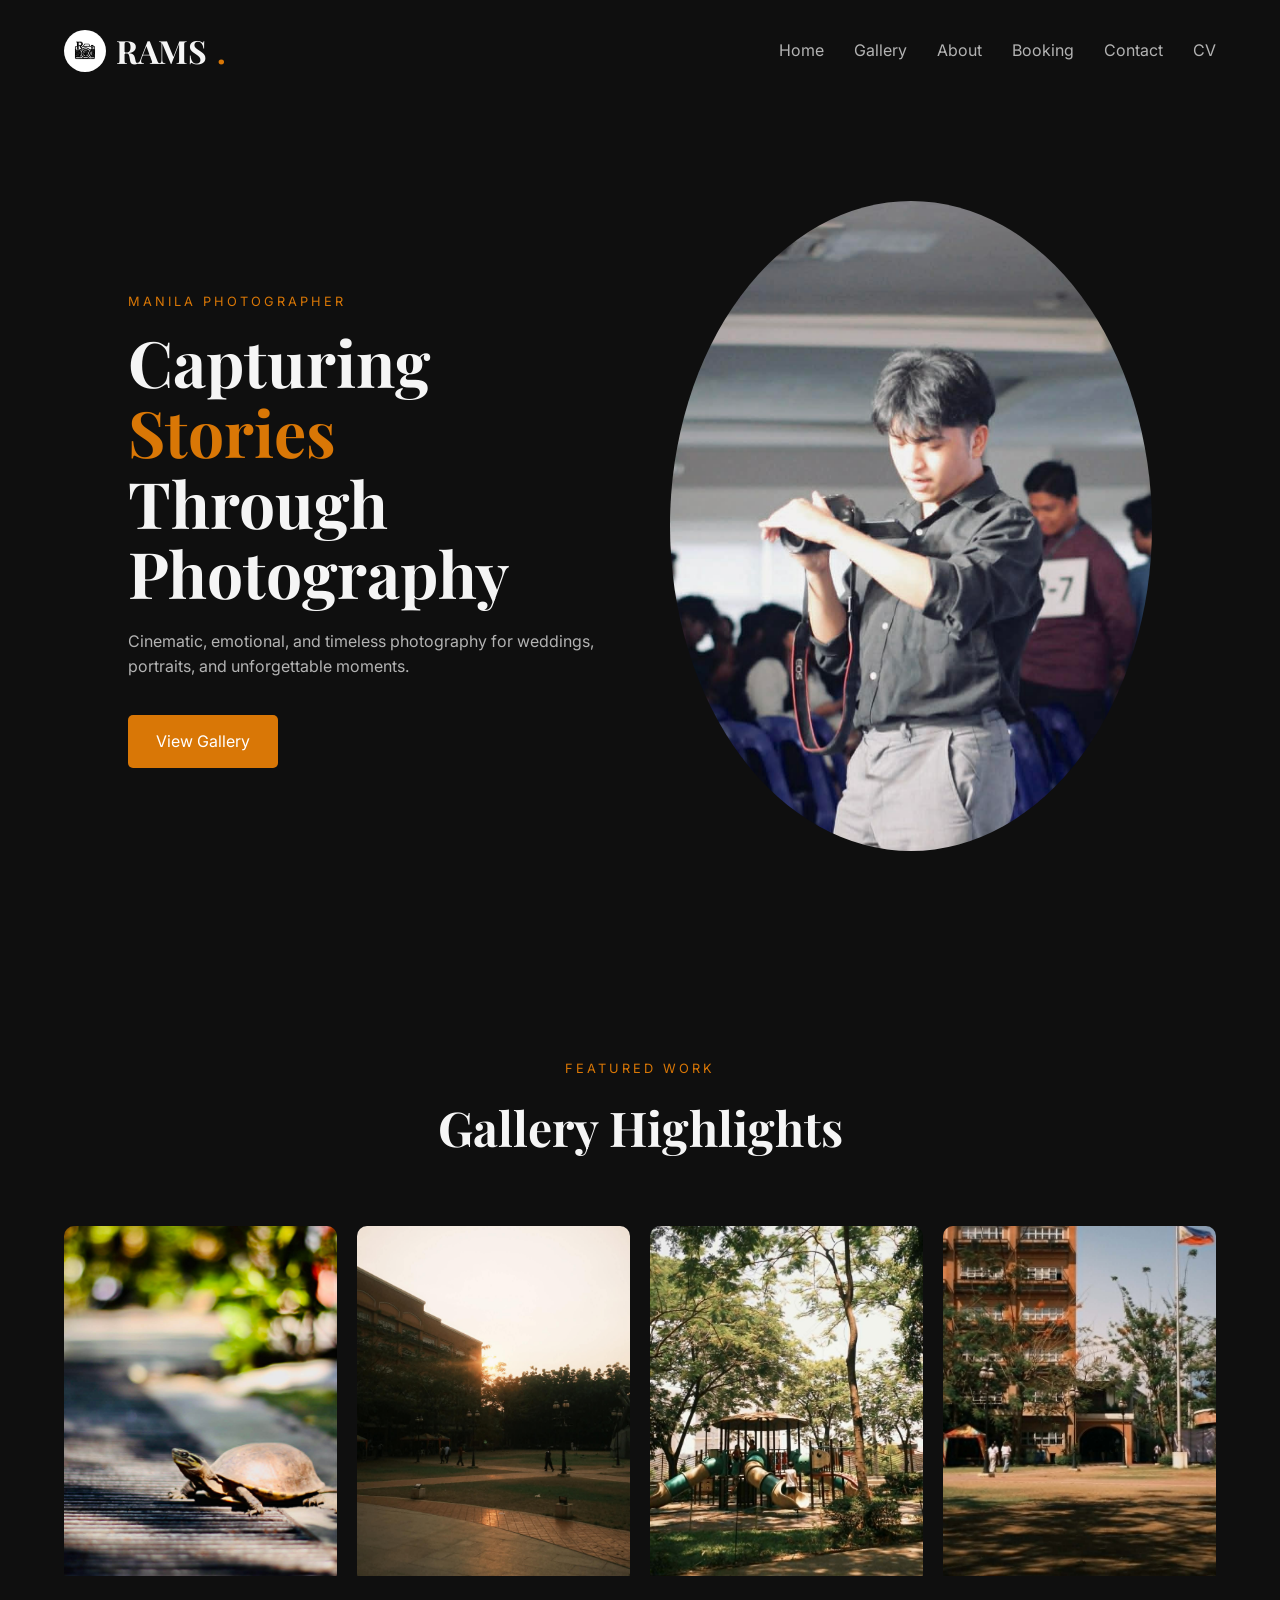
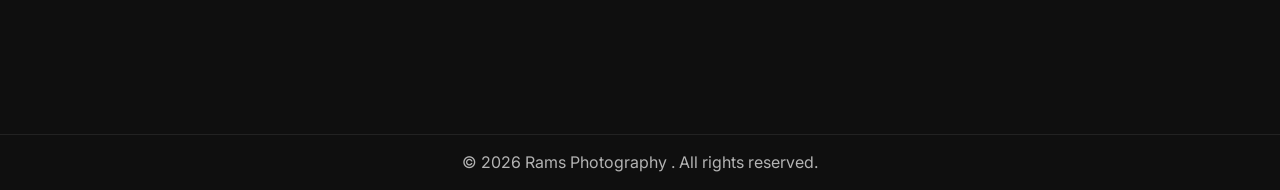
==== index.html @ 7fc53f20 "Add files via upload" ====
<!DOCTYPE html>
<html lang="en">
<head>
  <meta charset="UTF-8">
  <meta name="viewport" content="width=device-width, initial-scale=1.0">

  <title>Home | Rams Photography</title>

  <link rel="preconnect" href="https://fonts.googleapis.com">

  <link href="https://fonts.googleapis.com/css2?family=Playfair+Display:wght@600;700&family=Inter:wght@300;400;500;600&display=swap" rel="stylesheet">

  <link rel="icon" href="images/favicon.jpg">

  <link rel="stylesheet" href="style.css">
</head>
<body>


<header>

  <nav class="navbar">

    <a class="logo">
      <img src="images/favicon.jpg" alt="Rams Photography Logo" class="logo-icon">

      <h1 class="logo">RAMS<span>.</span></h1>
    </a>

    <ul class="nav-links">
      <li><a href="index.html">Home</a></li>
      <li><a href="gallery.html">Gallery</a></li>
      <li><a href="about.html">About</a></li>
      <li><a href="booking.html">Booking</a></li>
      <li><a href="contact.html">Contact</a></li>

      <li>
        <a href="Ramil_Nocalan_CV.pdf" download>
          CV
        </a>
      </li>
    </ul>

  </nav>

</header>

<!-- HERO -->
<section class="hero">

  <div class="hero-text">

    <p class="tag">MANILA PHOTOGRAPHER</p>

    <h2>
      Capturing <span>Stories</span><br>
      Through Photography
    </h2>

    <p class="hero-description">
      Cinematic, emotional, and timeless photography for weddings,
      portraits, and unforgettable moments.
    </p>

    <a href="gallery.html" class="btn">
      View Gallery
    </a>

  </div>

  <div class="hero-image">
    <img src="images/kxkpLqXe.jpeg " alt="Rams Photography">
  </div>

</section>

<!-- FEATURED WORK -->
<section>

  <div class="section-title">
    <p>FEATURED WORK</p>
    <h3>Gallery Highlights</h3>
  </div>

  <div class="gallery-grid">

    <div class="card">
      <img src="images/4.jpeg" alt="">
    </div>

    <div class="card">
      <img src="images/5.jpeg" alt="">
    </div>

    <div class="card">
      <img src="images/6.jpeg" alt="">
    </div>

    <div class="card">
      <img src="images/7.jpeg" alt="">
    </div>

  </div>

</section>
<!-- FOOTER -->
<footer>

  <div class="footer-content">

    <p>
      © 2026
      <a href="https://www.instagram.com/filmedbyram_" style="color:inherit; text-decoration:none;">
        Rams Photography
      </a>.
      All rights reserved.
    </p>

  </div>

</footer>

</body>
</html>
---- style.css ----
:root{
  --bg: #0f0f0f;
  --card: #171717;
  --text: #f5f5f5;
  --muted: #b3b3b3;
  --accent: #d97706;
}

*{
  margin:0;
  padding:0;
  box-sizing:border-box;
}

html{
  scroll-behavior:smooth;
}
/* BOOKING SECTION */

.booking-section{
    max-width:700px;
    margin:80px auto 0;
    text-align:center;
}
@media(max-width:425px){
.burger {
  display: flex;
}

.navbar {
  flex-direction: row;
  flex-wrap: wrap;
  justify-content: space-between;
  align-items: center;
}

.nav-links {
  display: none;
  flex-direction: column;
  align-items: center;
  gap: 20px;
  width: 100%;
  padding: 20px 0;
  background: var(--card);
  border-radius: 5px;
}

.nav-links.open {
  display: flex;
}
  .hero-text h2{
    font-size:2.2rem;
  }

  .hero-image img,
  .about-image img{
    height:320px;
    border-radius:10px;
  }

  .section-title h3{
    font-size:2rem;
  }

  .about-text h3{
    font-size:2rem;
  }

  .logo{
    font-size:1.5rem;
  }

  .nav-links{
    gap:15px;
    flex-wrap:wrap;
    justify-content:center;
  }

  .booking-section h3{
    font-size:1.5rem;
  }

  .contact-link{
    min-width:100%;
  }

  section{
    padding:60px 5%;
  }

  .about-page h2{
    font-size:2rem;
  }

}
.booking-section h3{
    font-family:'Playfair Display', serif;
    font-size:2rem;
    margin-bottom:10px;
}

.booking-section p{
    color:var(--muted);
    margin-bottom:40px;
}


.contact-form{
    display:flex;
    flex-direction:column;
    gap:20px;
}


.contact-form input,
.contact-form textarea{

    background:var(--card);
    border:none;
    padding:18px;
    color:white;
    border-radius:5px;
    font-size:1rem;

}


.contact-form input:focus,
.contact-form textarea:focus{

    outline:none;
    border:1px solid var(--accent);

}


.contact-form textarea{

    min-height:150px;
    resize:none;

}


.contact-form button{

    width:100%;

}
body{
  font-family:'Inter', sans-serif;
  background:var(--bg);
  color:var(--text);
  line-height:1.6;
}

/* NAVBAR */

.navbar{
  width:90%;
  margin:auto;
  padding:25px 0;

  display:flex;
  justify-content:space-between;
  align-items:center;
}

.logo{
  font-family:'Playfair Display', serif;
  font-size:2rem;
}

.logo span{
  color:var(--accent);
}

.nav-links{
  display:flex;
  gap:30px;
  list-style:none;
}

.nav-links a{
  text-decoration:none;
  color:var(--muted);
  transition:0.3s;
}

.nav-links a:hover{
  color:var(--text);
}

/* HERO */

.hero{
  width:90%;
  margin:auto;
  min-height:90vh;

  display:grid;
  grid-template-columns:1fr 1fr;
  gap:60px;
  align-items:center;
}

.tag{
  color:var(--accent);
  letter-spacing:3px;
  font-size:0.8rem;
  margin-bottom:15px;
}

.hero-text h2{
  font-family:'Playfair Display', serif;
  font-size:4rem;
  line-height:1.1;
  margin-bottom:20px;
}

.hero-text span{
  color:var(--accent);
}

.hero-description{
  color:var(--muted);
  max-width:500px;
  margin-bottom:35px;
}

.hero-image img{
  width:100%;
  height:650px;
  object-fit:cover;
  border-radius:50%;
}

/* BUTTON */

.btn{
  display:inline-block;
  padding:14px 28px;
  background:var(--accent);
  color:white;
  text-decoration:none;
  border:none;
  border-radius:5px;
  cursor:pointer;
  transition:0.3s;
}

.btn:hover{
  opacity:0.85;
}

/* SECTION */

section{
  padding:100px 5%;
}

.section-title{
  text-align:center;
  margin-bottom:60px;
}

.section-title p{
  color:var(--accent);
  letter-spacing:3px;
  font-size:0.8rem;
}

.section-title h3{
  font-family:'Playfair Display', serif;
  font-size:3rem;
  margin-top:10px;
}

/* GALLERY */

.gallery-grid{
  display:grid;
  grid-template-columns:repeat(auto-fit, minmax(250px,1fr));
  gap:20px;
}

.card{
  overflow:hidden;
  border-radius:10px;
}

.card img{
  width:100%;
  height:350px;
  object-fit:cover;
  transition:0.4s;
}

.card:hover img{
  transform:scale(1.05);
}

/* ABOUT */

.about{
  display:grid;
  grid-template-columns:1fr 1fr;
  gap:60px;
  align-items:center;
}

.about-image img{
  width:100%;
  height:600px;
  object-fit:cover;
  border-radius:10px;
}

.about-text h3{
  font-family:'Playfair Display', serif;
  font-size:3rem;
  margin-bottom:20px;
}

.about-text p{
  color:var(--muted);
  margin-bottom:20px;
}

/* CONTACT */

.contact-form{
  max-width:700px;
  margin:auto;

  display:flex;
  flex-direction:column;
  gap:20px;
}

.contact-form input,
.contact-form textarea{
  background:var(--card);
  border:none;
  padding:16px;
  color:white;
  border-radius:5px;
}
.logo {
  display: flex;
  align-items: center;
  gap: 10px;
  text-decoration: none;
}

.logo-icon {
  width: 42px;
  height: 42px;
  flex-shrink: 0;
  border-radius: 50%;
  object-fit: contain;
}



.contact-form textarea{
  height:150px;
  resize:none;
}
/* CONTACT LINKS CONTAINER */
.contact-container {
  display: flex;
  justify-content: center;
  align-items: center;
  flex-wrap: wrap; 
  gap: 20px;
  max-width: 700px; /* Matches your old contact-form width */
  margin: auto;
}

/* INDIVIDUAL CONTACT BUTTONS */
.contact-link {
  display: flex;
  align-items: center;
  justify-content: center;
  flex: 1; /* Allows buttons to stretch and fill the space evenly */
  min-width: 200px; /* Keeps them from getting too squished on mobile */
  padding: 16px 24px;
  background: var(--card); /* Matches your old input backgrounds */
  color: var(--text);
  text-decoration: none;
  border-radius: 5px; /* Matches your overall button/input radius */
  font-weight: 500;
  transition: 0.3s; /* Matches your existing transition speed */
}

/* HOVER EFFECT */
.contact-link:hover {
  background: var(--accent); /* Highlights with your custom orange on hover */
  color: white;
  transform: translateY(-3px); /* Subtle lift effect */
}

.icon {
  padding-right: 12px;
  font-size: 1.3rem;
}

/* FOOTER */

footer{
  text-align:center;
  padding:15px;
  border-top:1px solid #222;
  color:var(--muted);
  margin-top: 50px;
}

/* RESPONSIVE */

@media(max-width:900px){

  .hero,
  .about{
    grid-template-columns:1fr;
  }

  .hero-text h2{
    font-size:3rem;
  }

  .hero-image img,
  .about-image img{
    height:450px;
  }

  .navbar{
    flex-direction:column;
    gap:20px;
  }

}
/* ABOUT PAGE */

.about-page{
  width:90%;
  margin:auto;
  min-height:80vh;

  display:grid;
  grid-template-columns:1fr 1fr;
  gap:60px;
  align-items:center;

  padding:80px 0;
}

.about-page h2{
  font-family:'Playfair Display', serif;
  font-size:3rem;
  margin-bottom:20px;
}

/* MOBILE */

@media(max-width:900px){

  .about-page{
    grid-template-columns:1fr;
  }

}
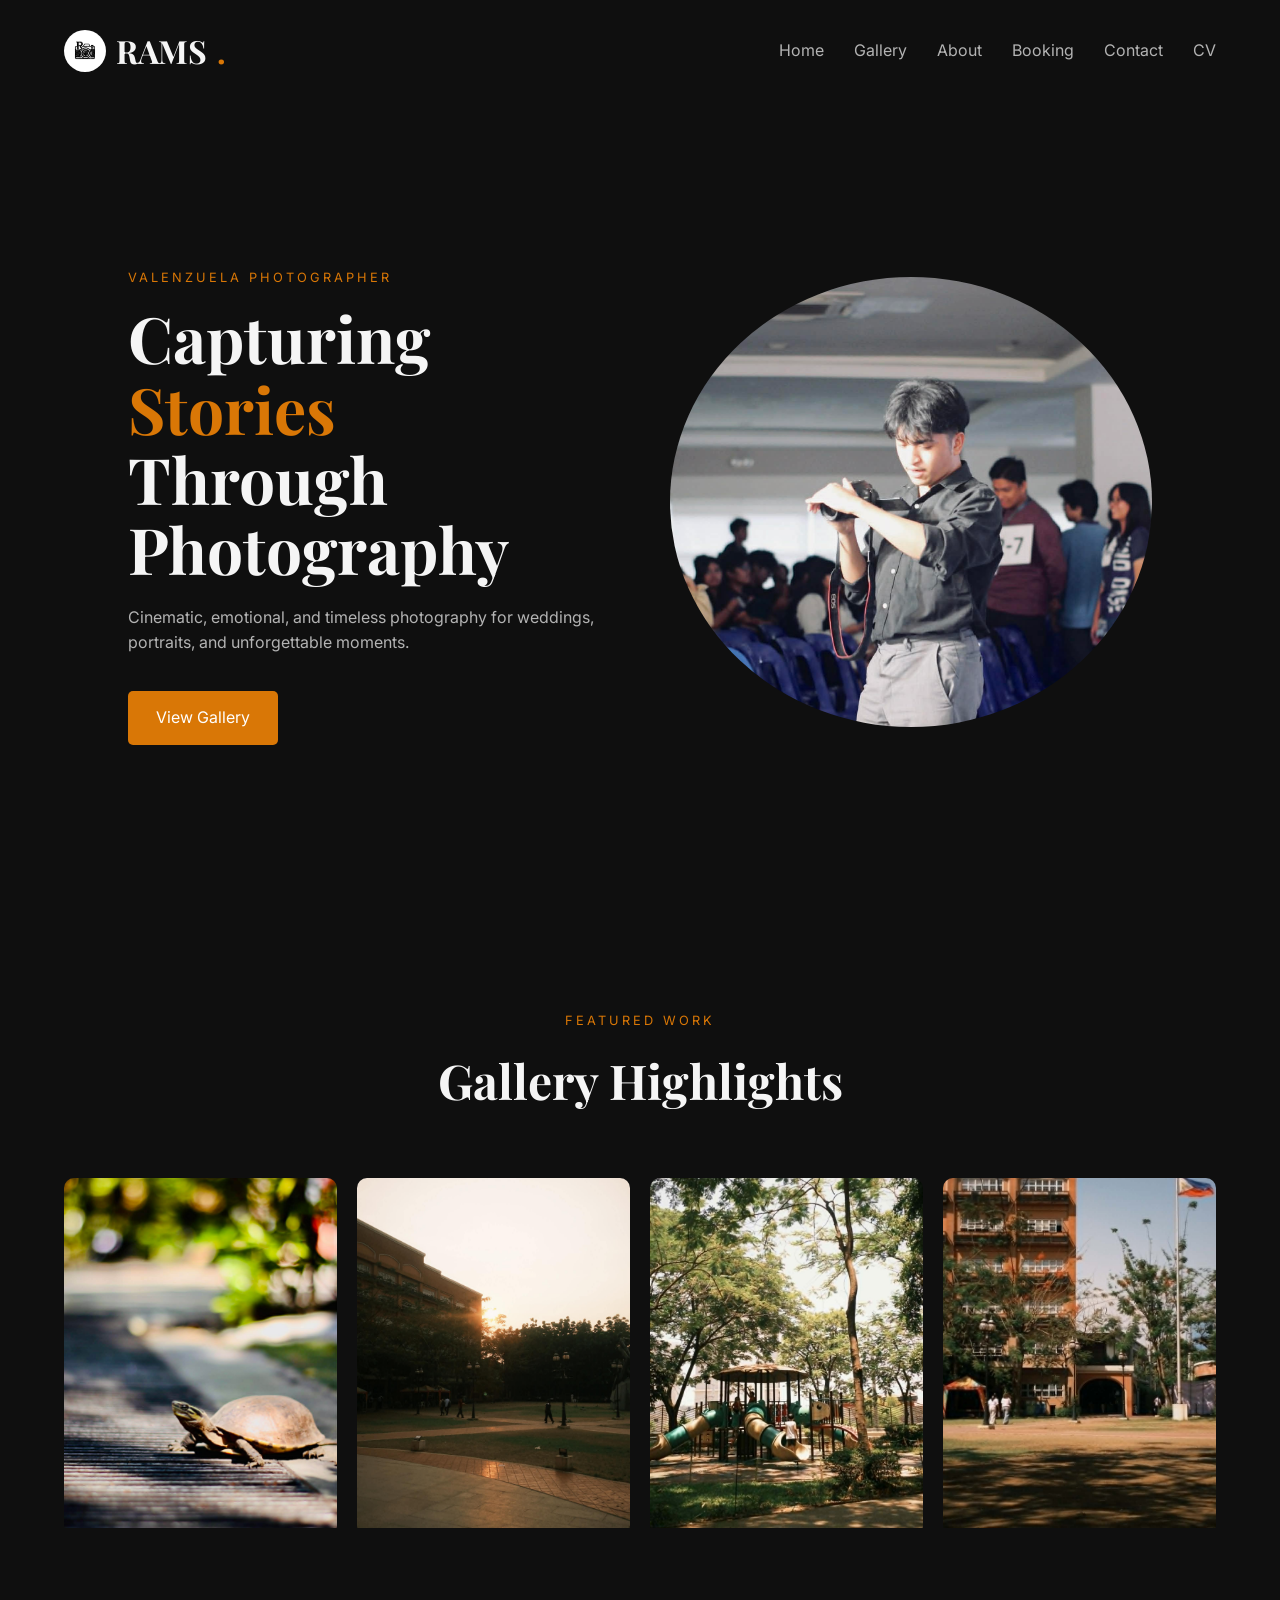
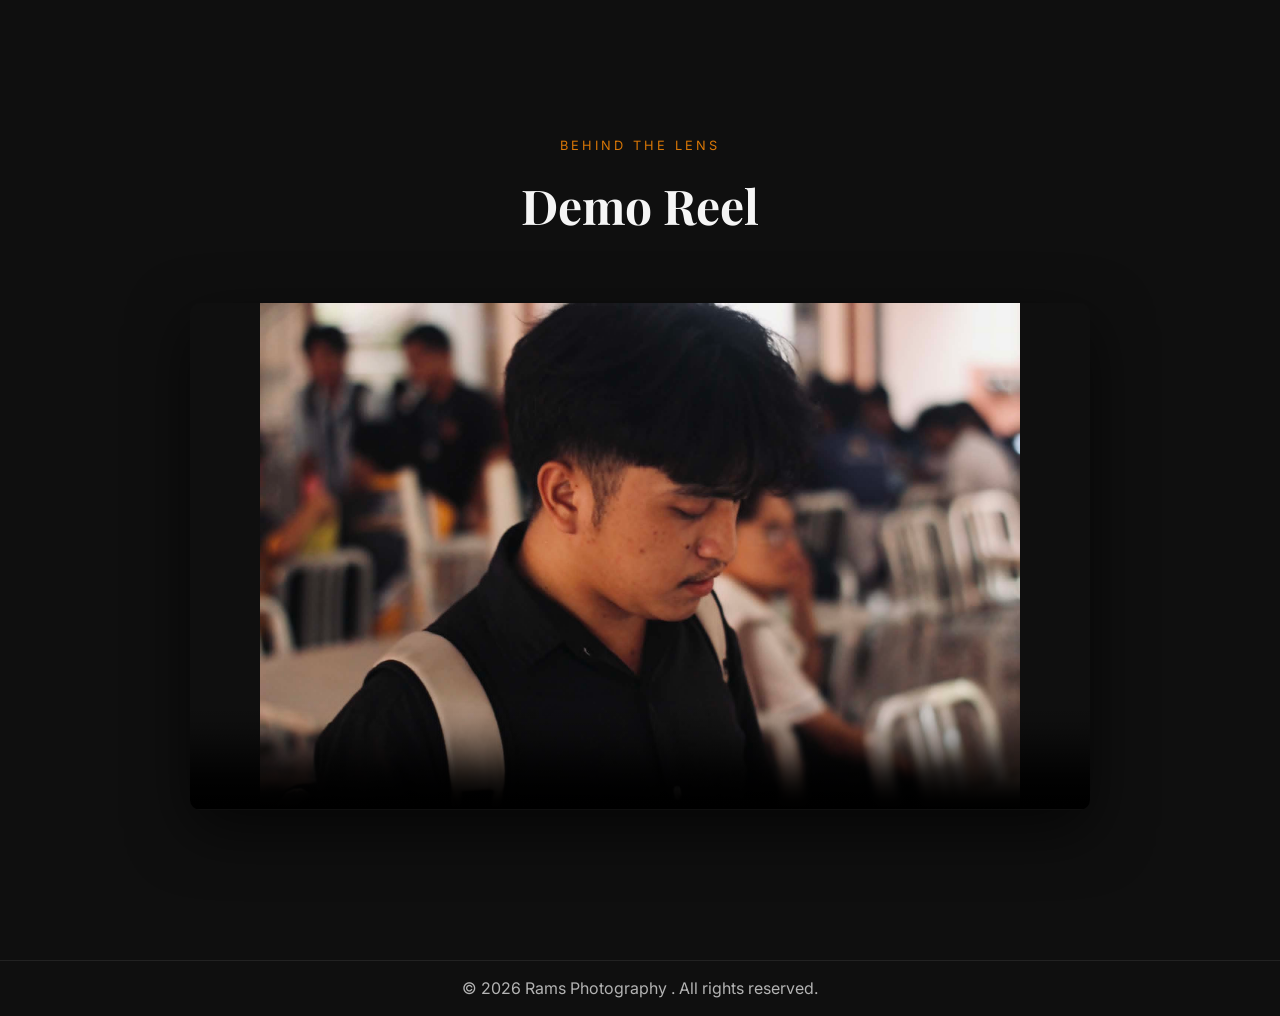
==== commit 55928248: "Add files via upload" ====
--- a/index.html
+++ b/index.html
@@ -7,50 +7,59 @@
   <title>Home | Rams Photography</title>
 
   <link rel="preconnect" href="https://fonts.googleapis.com">
-
   <link href="https://fonts.googleapis.com/css2?family=Playfair+Display:wght@600;700&family=Inter:wght@300;400;500;600&display=swap" rel="stylesheet">
 
   <link rel="icon" href="images/favicon.jpg">
+  <link rel="stylesheet" href="style.css">
 
-  <link rel="stylesheet" href="style.css">
+  <style>
+    .reel-video {
+      width: 100%;
+      max-width: 900px;
+      aspect-ratio: 16 / 9;
+      border-radius: 10px;
+      display: block;
+      margin: 0 auto;
+      box-shadow: 0 20px 60px rgba(0, 0, 0, 0.6);
+    }
+  </style>
 </head>
 <body>
 
-
 <header>
-
   <nav class="navbar">
 
-    <a class="logo">
-      <img src="images/favicon.jpg" alt="Rams Photography Logo" class="logo-icon">
+    <a class="logo" >
+      <img src="images/favicon.jpg" alt="Rams Photography Logo" class="logo-icon"><h1 class="logo">
 
-      <h1 class="logo">RAMS<span>.</span></h1>
+RAMS<span>.</span>
+
+</h1>
     </a>
 
-    <ul class="nav-links">
+    <button class="burger" id="burger" aria-label="Toggle navigation" aria-expanded="false">
+      <span></span>
+      <span></span>
+      <span></span>
+    </button>
+
+    <ul class="nav-links" id="nav-links">
       <li><a href="index.html">Home</a></li>
       <li><a href="gallery.html">Gallery</a></li>
       <li><a href="about.html">About</a></li>
       <li><a href="booking.html">Booking</a></li>
       <li><a href="contact.html">Contact</a></li>
-
-      <li>
-        <a href="Ramil_Nocalan_CV.pdf" download>
-          CV
-        </a>
-      </li>
+      <li><a href="Ramil_Nocalan_CV.pdf" download>CV</a></li>
     </ul>
 
   </nav>
-
 </header>
 
 <!-- HERO -->
 <section class="hero">
 
   <div class="hero-text">
-
-    <p class="tag">MANILA PHOTOGRAPHER</p>
+    <p class="tag">VALENZUELA PHOTOGRAPHER</p>
 
     <h2>
       Capturing <span>Stories</span><br>
@@ -62,14 +71,11 @@
       portraits, and unforgettable moments.
     </p>
 
-    <a href="gallery.html" class="btn">
-      View Gallery
-    </a>
-
+    <a href="gallery.html" class="btn">View Gallery</a>
   </div>
 
   <div class="hero-image">
-    <img src="images/kxkpLqXe.jpeg " alt="Rams Photography">
+    <img src="images/kxkpLqXe.jpeg" alt="Rams Photography">
   </div>
 
 </section>
@@ -83,31 +89,35 @@
   </div>
 
   <div class="gallery-grid">
-
-    <div class="card">
-      <img src="images/4.jpeg" alt="">
-    </div>
-
-    <div class="card">
-      <img src="images/5.jpeg" alt="">
-    </div>
-
-    <div class="card">
-      <img src="images/6.jpeg" alt="">
-    </div>
-
-    <div class="card">
-      <img src="images/7.jpeg" alt="">
-    </div>
-
+    <div class="card"><img src="images/4.jpeg" alt=""></div>
+    <div class="card"><img src="images/5.jpeg" alt=""></div>
+    <div class="card"><img src="images/6.jpeg" alt=""></div>
+    <div class="card"><img src="images/7.jpeg" alt=""></div>
   </div>
 
 </section>
+
+<!-- DEMO REEL -->
+<section>
+
+  <div class="section-title">
+    <p>BEHIND THE LENS</p>
+    <h3>Demo Reel</h3>
+  </div>
+
+  <video
+    class="reel-video"
+    src="images/Ram_DemoReel.mp4"
+    controls
+    preload="metadata"
+    poster="images/VPBszw7n.jpeg"
+  ></video>
+
+</section>
+
 <!-- FOOTER -->
 <footer>
-
   <div class="footer-content">
-
     <p>
       © 2026
       <a href="https://www.instagram.com/filmedbyram_" style="color:inherit; text-decoration:none;">
@@ -115,10 +125,27 @@
       </a>.
       All rights reserved.
     </p>
+  </div>
+</footer>
 
-  </div>
+<script>
+  const burger = document.getElementById('burger');
+  const navLinks = document.getElementById('nav-links');
 
-</footer>
+  burger.addEventListener('click', () => {
+    const isOpen = navLinks.classList.toggle('open');
+    burger.classList.toggle('open', isOpen);
+    burger.setAttribute('aria-expanded', isOpen);
+  });
+
+  navLinks.querySelectorAll('a').forEach(link => {
+    link.addEventListener('click', () => {
+      navLinks.classList.remove('open');
+      burger.classList.remove('open');
+      burger.setAttribute('aria-expanded', false);
+    });
+  });
+</script>
 
 </body>
 </html>
--- a/style.css
+++ b/style.css
@@ -1,4 +1,4 @@
-:root{
+:root {
   --bg: #0f0f0f;
   --card: #171717;
   --text: #f5f5f5;
@@ -6,351 +6,54 @@
   --accent: #d97706;
 }
 
-*{
-  margin:0;
-  padding:0;
-  box-sizing:border-box;
-}
-
-html{
-  scroll-behavior:smooth;
-}
-/* BOOKING SECTION */
-
-.booking-section{
-    max-width:700px;
-    margin:80px auto 0;
-    text-align:center;
-}
-@media(max-width:425px){
-.burger {
+* {
+  margin: 0;
+  padding: 0;
+  box-sizing: border-box;
+}
+
+html {
+  scroll-behavior: smooth;
+}
+
+body {
+  font-family: 'Inter', sans-serif;
+  background: var(--bg);
+  color: var(--text);
+  line-height: 1.6;
+}
+
+/* ─── STICKY HEADER ─────────────────────────────────────── */
+
+header {
+  position: sticky;
+  top: 0;
+  z-index: 999;
+  background: var(--bg);
+}
+
+/* ─── NAVBAR ─────────────────────────────────────────────── */
+
+.navbar {
+  width: 90%;
+  margin: auto;
+  padding: 25px 0;
   display: flex;
-}
-
-.navbar {
-  flex-direction: row;
-  flex-wrap: wrap;
   justify-content: space-between;
   align-items: center;
 }
 
-.nav-links {
-  display: none;
-  flex-direction: column;
-  align-items: center;
-  gap: 20px;
-  width: 100%;
-  padding: 20px 0;
-  background: var(--card);
-  border-radius: 5px;
-}
-
-.nav-links.open {
-  display: flex;
-}
-  .hero-text h2{
-    font-size:2.2rem;
-  }
-
-  .hero-image img,
-  .about-image img{
-    height:320px;
-    border-radius:10px;
-  }
-
-  .section-title h3{
-    font-size:2rem;
-  }
-
-  .about-text h3{
-    font-size:2rem;
-  }
-
-  .logo{
-    font-size:1.5rem;
-  }
-
-  .nav-links{
-    gap:15px;
-    flex-wrap:wrap;
-    justify-content:center;
-  }
-
-  .booking-section h3{
-    font-size:1.5rem;
-  }
-
-  .contact-link{
-    min-width:100%;
-  }
-
-  section{
-    padding:60px 5%;
-  }
-
-  .about-page h2{
-    font-size:2rem;
-  }
-
-}
-.booking-section h3{
-    font-family:'Playfair Display', serif;
-    font-size:2rem;
-    margin-bottom:10px;
-}
-
-.booking-section p{
-    color:var(--muted);
-    margin-bottom:40px;
-}
-
-
-.contact-form{
-    display:flex;
-    flex-direction:column;
-    gap:20px;
-}
-
-
-.contact-form input,
-.contact-form textarea{
-
-    background:var(--card);
-    border:none;
-    padding:18px;
-    color:white;
-    border-radius:5px;
-    font-size:1rem;
-
-}
-
-
-.contact-form input:focus,
-.contact-form textarea:focus{
-
-    outline:none;
-    border:1px solid var(--accent);
-
-}
-
-
-.contact-form textarea{
-
-    min-height:150px;
-    resize:none;
-
-}
-
-
-.contact-form button{
-
-    width:100%;
-
-}
-body{
-  font-family:'Inter', sans-serif;
-  background:var(--bg);
-  color:var(--text);
-  line-height:1.6;
-}
-
-/* NAVBAR */
-
-.navbar{
-  width:90%;
-  margin:auto;
-  padding:25px 0;
-
-  display:flex;
-  justify-content:space-between;
-  align-items:center;
-}
-
-.logo{
-  font-family:'Playfair Display', serif;
-  font-size:2rem;
-}
-
-.logo span{
-  color:var(--accent);
-}
-
-.nav-links{
-  display:flex;
-  gap:30px;
-  list-style:none;
-}
-
-.nav-links a{
-  text-decoration:none;
-  color:var(--muted);
-  transition:0.3s;
-}
-
-.nav-links a:hover{
-  color:var(--text);
-}
-
-/* HERO */
-
-.hero{
-  width:90%;
-  margin:auto;
-  min-height:90vh;
-
-  display:grid;
-  grid-template-columns:1fr 1fr;
-  gap:60px;
-  align-items:center;
-}
-
-.tag{
-  color:var(--accent);
-  letter-spacing:3px;
-  font-size:0.8rem;
-  margin-bottom:15px;
-}
-
-.hero-text h2{
-  font-family:'Playfair Display', serif;
-  font-size:4rem;
-  line-height:1.1;
-  margin-bottom:20px;
-}
-
-.hero-text span{
-  color:var(--accent);
-}
-
-.hero-description{
-  color:var(--muted);
-  max-width:500px;
-  margin-bottom:35px;
-}
-
-.hero-image img{
-  width:100%;
-  height:650px;
-  object-fit:cover;
-  border-radius:50%;
-}
-
-/* BUTTON */
-
-.btn{
-  display:inline-block;
-  padding:14px 28px;
-  background:var(--accent);
-  color:white;
-  text-decoration:none;
-  border:none;
-  border-radius:5px;
-  cursor:pointer;
-  transition:0.3s;
-}
-
-.btn:hover{
-  opacity:0.85;
-}
-
-/* SECTION */
-
-section{
-  padding:100px 5%;
-}
-
-.section-title{
-  text-align:center;
-  margin-bottom:60px;
-}
-
-.section-title p{
-  color:var(--accent);
-  letter-spacing:3px;
-  font-size:0.8rem;
-}
-
-.section-title h3{
-  font-family:'Playfair Display', serif;
-  font-size:3rem;
-  margin-top:10px;
-}
-
-/* GALLERY */
-
-.gallery-grid{
-  display:grid;
-  grid-template-columns:repeat(auto-fit, minmax(250px,1fr));
-  gap:20px;
-}
-
-.card{
-  overflow:hidden;
-  border-radius:10px;
-}
-
-.card img{
-  width:100%;
-  height:350px;
-  object-fit:cover;
-  transition:0.4s;
-}
-
-.card:hover img{
-  transform:scale(1.05);
-}
-
-/* ABOUT */
-
-.about{
-  display:grid;
-  grid-template-columns:1fr 1fr;
-  gap:60px;
-  align-items:center;
-}
-
-.about-image img{
-  width:100%;
-  height:600px;
-  object-fit:cover;
-  border-radius:10px;
-}
-
-.about-text h3{
-  font-family:'Playfair Display', serif;
-  font-size:3rem;
-  margin-bottom:20px;
-}
-
-.about-text p{
-  color:var(--muted);
-  margin-bottom:20px;
-}
-
-/* CONTACT */
-
-.contact-form{
-  max-width:700px;
-  margin:auto;
-
-  display:flex;
-  flex-direction:column;
-  gap:20px;
-}
-
-.contact-form input,
-.contact-form textarea{
-  background:var(--card);
-  border:none;
-  padding:16px;
-  color:white;
-  border-radius:5px;
-}
 .logo {
   display: flex;
   align-items: center;
   gap: 10px;
   text-decoration: none;
+  font-family: 'Playfair Display', serif;
+  font-size: 2rem;
+}
+
+.logo span {
+  color: var(--accent);
 }
 
 .logo-icon {
@@ -361,44 +64,300 @@
   object-fit: contain;
 }
 
-
-
-.contact-form textarea{
-  height:150px;
-  resize:none;
-}
-/* CONTACT LINKS CONTAINER */
+.nav-links {
+  display: flex;
+  gap: 30px;
+  list-style: none;
+}
+
+.nav-links a {
+  text-decoration: none;
+  color: var(--muted);
+  transition: 0.3s;
+}
+
+.nav-links a:hover {
+  color: var(--text);
+}
+
+/* ─── BURGER ─────────────────────────────────────────────── */
+
+.burger {
+  display: none;
+  flex-direction: column;
+  justify-content: space-between;
+  width: 26px;
+  height: 18px;
+  cursor: pointer;
+  background: none;
+  border: none;
+  padding: 0;
+  z-index: 1000;
+}
+
+.burger span {
+  display: block;
+  width: 100%;
+  height: 2px;
+  background: var(--text);
+  border-radius: 2px;
+  transition: 0.35s ease;
+}
+
+.burger.open span:nth-child(1) {
+  transform: translateY(8px) rotate(45deg);
+}
+
+.burger.open span:nth-child(2) {
+  opacity: 0;
+  transform: scaleX(0);
+}
+
+.burger.open span:nth-child(3) {
+  transform: translateY(-8px) rotate(-45deg);
+}
+
+/* ─── HERO ───────────────────────────────────────────────── */
+
+.hero {
+  width: 90%;
+  margin: auto;
+  min-height: 90vh;
+  display: grid;
+  grid-template-columns: 1fr 1fr;
+  gap: 60px;
+  align-items: center;
+}
+
+.tag {
+  color: var(--accent);
+  letter-spacing: 3px;
+  font-size: 0.8rem;
+  margin-bottom: 15px;
+}
+
+.hero-text h2 {
+  font-family: 'Playfair Display', serif;
+  font-size: 4rem;
+  line-height: 1.1;
+  margin-bottom: 20px;
+}
+
+.hero-text span {
+  color: var(--accent);
+}
+
+.hero-description {
+  color: var(--muted);
+  max-width: 500px;
+  margin-bottom: 35px;
+}
+
+.hero-image img {
+  width: 100%;
+  height: 450px;
+  object-fit: cover;
+  border-radius: 50%;
+}
+
+/* ─── BUTTON ─────────────────────────────────────────────── */
+
+.btn {
+  display: inline-block;
+  padding: 14px 28px;
+  background: var(--accent);
+  color: white;
+  text-decoration: none;
+  border: none;
+  border-radius: 5px;
+  cursor: pointer;
+  transition: 0.3s;
+}
+
+.btn:hover {
+  opacity: 0.85;
+}
+
+/* ─── SECTIONS ───────────────────────────────────────────── */
+
+section {
+  padding: 100px 5%;
+}
+
+.section-title {
+  text-align: center;
+  margin-bottom: 60px;
+}
+
+.section-title p {
+  color: var(--accent);
+  letter-spacing: 3px;
+  font-size: 0.8rem;
+}
+
+.section-title h3 {
+  font-family: 'Playfair Display', serif;
+  font-size: 3rem;
+  margin-top: 10px;
+}
+
+/* ─── GALLERY ────────────────────────────────────────────── */
+
+.gallery-grid {
+  display: grid;
+  grid-template-columns: repeat(auto-fit, minmax(250px, 1fr));
+  gap: 20px;
+}
+
+.gallery-grid .card {
+  overflow: hidden;
+  border-radius: 10px;
+  cursor: pointer;
+}
+
+.card img {
+  width: 100%;
+  height: 350px;
+  object-fit: cover;
+  transition: 0.4s;
+}
+
+.card:hover img {
+  transform: scale(1.05);
+}
+
+/* ─── ABOUT ──────────────────────────────────────────────── */
+
+.about {
+  display: grid;
+  grid-template-columns: 1fr 1fr;
+  gap: 60px;
+  align-items: center;
+}
+
+.about-image img {
+  width: 100%;
+  height: 600px;
+  object-fit: cover;
+  border-radius: 10px;
+}
+
+.about-text h3 {
+  font-family: 'Playfair Display', serif;
+  font-size: 3rem;
+  margin-bottom: 20px;
+}
+
+.about-text p {
+  color: var(--muted);
+  margin-bottom: 20px;
+}
+
+/* ─── ABOUT PAGE ─────────────────────────────────────────── */
+
+.about-page {
+  width: 90%;
+  margin: auto;
+  min-height: 80vh;
+  display: grid;
+  grid-template-columns: 1fr 1fr;
+  gap: 60px;
+  align-items: center;
+  padding: 80px 0;
+}
+
+.about-page h2 {
+  font-family: 'Playfair Display', serif;
+  font-size: 3rem;
+  margin-bottom: 20px;
+}
+
+/* ─── BOOKING ────────────────────────────────────────────── */
+
+.booking-section {
+  width: 90%;
+  max-width: 700px;
+  margin: 80px auto 0;
+  text-align: center;
+}
+
+.booking-section h3 {
+  font-family: 'Playfair Display', serif;
+  font-size: 2rem;
+  margin-bottom: 10px;
+}
+
+.booking-section p {
+  color: var(--muted);
+  margin-bottom: 40px;
+}
+
+/* ─── CONTACT FORM ───────────────────────────────────────── */
+
+.contact-form {
+  width: 100%;
+  display: flex;
+  flex-direction: column;
+  gap: 20px;
+}
+
+.contact-form input,
+.contact-form textarea {
+  width: 100%;
+  background: var(--card);
+  border: none;
+  padding: 18px;
+  color: white;
+  border-radius: 5px;
+  font-size: 1rem;
+}
+
+.contact-form input:focus,
+.contact-form textarea:focus {
+  outline: none;
+  border: 1px solid var(--accent);
+}
+
+.contact-form textarea {
+  min-height: 150px;
+  resize: none;
+}
+
+.contact-form button {
+  width: 100%;
+}
+
+/* ─── CONTACT LINKS ──────────────────────────────────────── */
+
 .contact-container {
   display: flex;
   justify-content: center;
   align-items: center;
-  flex-wrap: wrap; 
+  flex-wrap: wrap;
   gap: 20px;
-  max-width: 700px; /* Matches your old contact-form width */
+  max-width: 700px;
   margin: auto;
 }
 
-/* INDIVIDUAL CONTACT BUTTONS */
 .contact-link {
   display: flex;
   align-items: center;
   justify-content: center;
-  flex: 1; /* Allows buttons to stretch and fill the space evenly */
-  min-width: 200px; /* Keeps them from getting too squished on mobile */
+  flex: 1;
+  min-width: 200px;
   padding: 16px 24px;
-  background: var(--card); /* Matches your old input backgrounds */
+  background: var(--card);
   color: var(--text);
   text-decoration: none;
-  border-radius: 5px; /* Matches your overall button/input radius */
+  border-radius: 5px;
   font-weight: 500;
-  transition: 0.3s; /* Matches your existing transition speed */
-}
-
-/* HOVER EFFECT */
+  transition: 0.3s;
+}
+
 .contact-link:hover {
-  background: var(--accent); /* Highlights with your custom orange on hover */
+  background: var(--accent);
   color: white;
-  transform: translateY(-3px); /* Subtle lift effect */
+  transform: translateY(-3px);
 }
 
 .icon {
@@ -406,67 +365,358 @@
   font-size: 1.3rem;
 }
 
-/* FOOTER */
-
-footer{
-  text-align:center;
-  padding:15px;
-  border-top:1px solid #222;
-  color:var(--muted);
+/* ─── CREATOR SECTION ───────────────────────────────────── */
+
+.creator-section {
+  width: 90%;
+  margin: 100px auto;
+}
+
+.creator-grid {
+  display: grid;
+  grid-template-columns: 1fr;
+  gap: 25px;
+}
+
+/* ─── CREATOR MEDIA (3 PHOTOS + 2 VIDEOS) ───────────────── */
+
+.creator-media {
+  display: grid;
+  grid-template-columns: repeat(3, 1fr);
+  gap: 20px;
+}
+
+/* ALL IMAGES SAME SIZE */
+.creator-image {
+  width: 100%;
+  height: 280px;
+  object-fit: cover;
+  border-radius: 10px;
+  transition: 0.3s ease;
+}
+
+/* VIDEO ROW STARTS AFTER 3 IMAGES */
+.creator-video {
+  width: 100%;
+  height: 280px;
+  object-fit: cover;
+  border-radius: 10px;
+  background: #000;
+  transition: 0.3s ease;
+}
+
+/* FORCE VIDEOS TO SECOND ROW */
+.creator-video:nth-of-type(1),
+.creator-video:nth-of-type(2) {
+  grid-column: span 1;
+}
+
+/* MAKE GRID FLOW CORRECTLY */
+.creator-media video {
+  grid-row: 2;
+}
+
+/* HOVER EFFECT */
+.creator-image:hover,
+.creator-video:hover {
+  transform: scale(1.03);
+}
+
+/* Make layout smarter for 5 items */
+.creator-media img:nth-child(1),
+.creator-media img:nth-child(2),
+.creator-media img:nth-child(3) {
+  grid-column: span 1;
+}
+
+/* Optional: make 3rd image centered feel better */
+.creator-media img:nth-child(3) {
+  grid-column: 1 / -1;
+  height: 350px;
+}
+
+/* Hover effect */
+.creator-image:hover,
+.creator-video:hover {
+  transform: scale(1.03);
+}
+
+.achievement-list {
+  display: flex;
+  flex-direction: column;
+  gap: 20px;
+}
+
+.achievement-card {
+  background: var(--card);
+  padding: 24px;
+  border-radius: 10px;
+  border: 1px solid #222;
+  transition: 0.3s;
+}
+
+.achievement-card:hover {
+  transform: translateY(-5px);
+  border-color: var(--accent);
+}
+
+.achievement-card h5 {
+  font-size: 1.1rem;
+  margin-bottom: 10px;
+}
+
+/* ─── LIGHTBOX ───────────────────────────────────────────── */
+
+.modal {
+  display: none;
+  position: fixed;
+  inset: 0;
+  background: rgba(0, 0, 0, 0.92);
+  z-index: 1000;
+  justify-content: center;
+  align-items: center;
+  padding: 20px;
+}
+
+.modal-content {
+  max-width: 90vw;
+  max-height: 88vh;
+  object-fit: contain;
+  border-radius: 6px;
+}
+
+.modal-close {
+  position: fixed;
+  top: 18px;
+  right: 24px;
+  font-size: 2.2rem;
+  color: #fff;
+  background: none;
+  border: none;
+  cursor: pointer;
+  z-index: 1001;
+}
+
+.modal-prev,
+.modal-next {
+  position: fixed;
+  top: 50%;
+  transform: translateY(-50%);
+  background: rgba(255,255,255,0.08);
+  border: 1px solid rgba(255,255,255,0.15);
+  color: #fff;
+  font-size: 1.6rem;
+  width: 48px;
+  height: 48px;
+  border-radius: 50%;
+  cursor: pointer;
+  z-index: 1001;
+}
+
+.modal-prev {
+  left: 16px;
+}
+
+.modal-next {
+  right: 16px;
+}
+
+/* ─── FOOTER ─────────────────────────────────────────────── */
+
+footer {
+  text-align: center;
+  padding: 15px;
+  border-top: 1px solid #222;
+  color: var(--muted);
   margin-top: 50px;
 }
 
-/* RESPONSIVE */
-
-@media(max-width:900px){
+/* ══════════════════════════════════════════════════════════
+   TABLET & MOBILE
+══════════════════════════════════════════════════════════ */
+
+ @media (max-width: 900px) {
+  
+  .burger {
+    display: flex;
+  }
+
+  .navbar {
+    padding: 20px 0;
+  }
+
+  .nav-links {
+    position: fixed;
+    top: 0;
+    right: -100%;
+    width: 260px;
+    height: 100vh;
+    background: var(--card);
+    display: flex;
+    flex-direction: column;
+    justify-content: center;
+    align-items: center;
+    gap: 25px;
+    transition: 0.4s ease;
+    z-index: 998;
+  }
+
+  .nav-links.open {
+    right: 0;
+  }
 
   .hero,
-  .about{
-    grid-template-columns:1fr;
-  }
-
-  .hero-text h2{
-    font-size:3rem;
-  }
-
-  .hero-image img,
-  .about-image img{
-    height:450px;
-  }
-
-  .navbar{
-    flex-direction:column;
-    gap:20px;
-  }
-
-}
-/* ABOUT PAGE */
-
-.about-page{
-  width:90%;
-  margin:auto;
-  min-height:80vh;
-
-  display:grid;
-  grid-template-columns:1fr 1fr;
-  gap:60px;
-  align-items:center;
-
-  padding:80px 0;
-}
-
-.about-page h2{
-  font-family:'Playfair Display', serif;
-  font-size:3rem;
-  margin-bottom:20px;
-}
-
-/* MOBILE */
-
-@media(max-width:900px){
-
-  .about-page{
-    grid-template-columns:1fr;
-  }
-
-}+  .about,
+  .about-page {
+    grid-template-columns: 1fr;
+  }
+
+  .hero {
+    gap: 40px;
+    padding-top: 40px;
+  }
+
+  .hero-text h2 {
+    font-size: 3rem;
+  }
+
+  .hero-image img {
+    height: 450px;
+    border-radius: 10px;
+  }
+
+  .about-image img {
+    height: 420px;
+  }
+
+  .about-page h2,
+  .about-text h3 {
+    font-size: 2.5rem;
+  }
+
+  .section-title h3 {
+    font-size: 2.4rem;
+  }
+
+  section {
+    padding: 70px 5%;
+  }
+
+  .contact-link {
+    min-width: 160px;
+  }
+
+.creator-media {
+    grid-template-columns: repeat(2, 1fr);
+  }
+
+  .creator-image,
+  .creator-video {
+    height: 260px;
+  }
+}
+
+/* ══════════════════════════════════════════════════════════
+   MOBILE
+══════════════════════════════════════════════════════════ */
+
+@media (max-width: 425px) {
+
+  .logo {
+    font-size: 1.5rem;
+  }
+
+  .logo-icon {
+    width: 34px;
+    height: 34px;
+  }
+
+  .hero {
+    gap: 30px;
+    padding-top: 30px;
+  }
+
+  .hero-text h2 {
+    font-size: 2.2rem;
+  }
+
+  .hero-image img {
+    height: 320px;
+  }
+
+  .about-image img {
+    height: 300px;
+  }
+
+  .about-text h3,
+  .about-page h2,
+  .section-title h3 {
+    font-size: 2rem;
+  }
+
+  .booking-section {
+    width: 92%;
+    margin-top: 40px;
+  }
+
+  .booking-section h3 {
+    font-size: 1.5rem;
+  }
+
+  .booking-section p {
+    font-size: 0.9rem;
+    margin-bottom: 30px;
+  }
+
+  .contact-form {
+    gap: 16px;
+  }
+
+  .contact-form input,
+  .contact-form textarea {
+    padding: 14px;
+    font-size: 0.95rem;
+  }
+
+  .btn {
+    width: 100%;
+    padding: 14px;
+    font-size: 0.95rem;
+  }
+
+  .contact-link {
+    min-width: 100%;
+  }
+
+  .creator-section {
+    margin: 70px auto;
+  }
+
+   .creator-media {
+    grid-template-columns: 1fr;
+  }
+
+  .creator-image,
+  .creator-video {
+    height: 220px;
+  }
+}
+
+  .achievement-card {
+    padding: 18px;
+  }
+
+  .modal-prev,
+  .modal-next {
+    width: 38px;
+    height: 38px;
+    font-size: 1.2rem;
+  }
+
+  .modal-prev {
+    left: 8px;
+  }
+
+  .modal-next {
+    right: 8px;
+  }
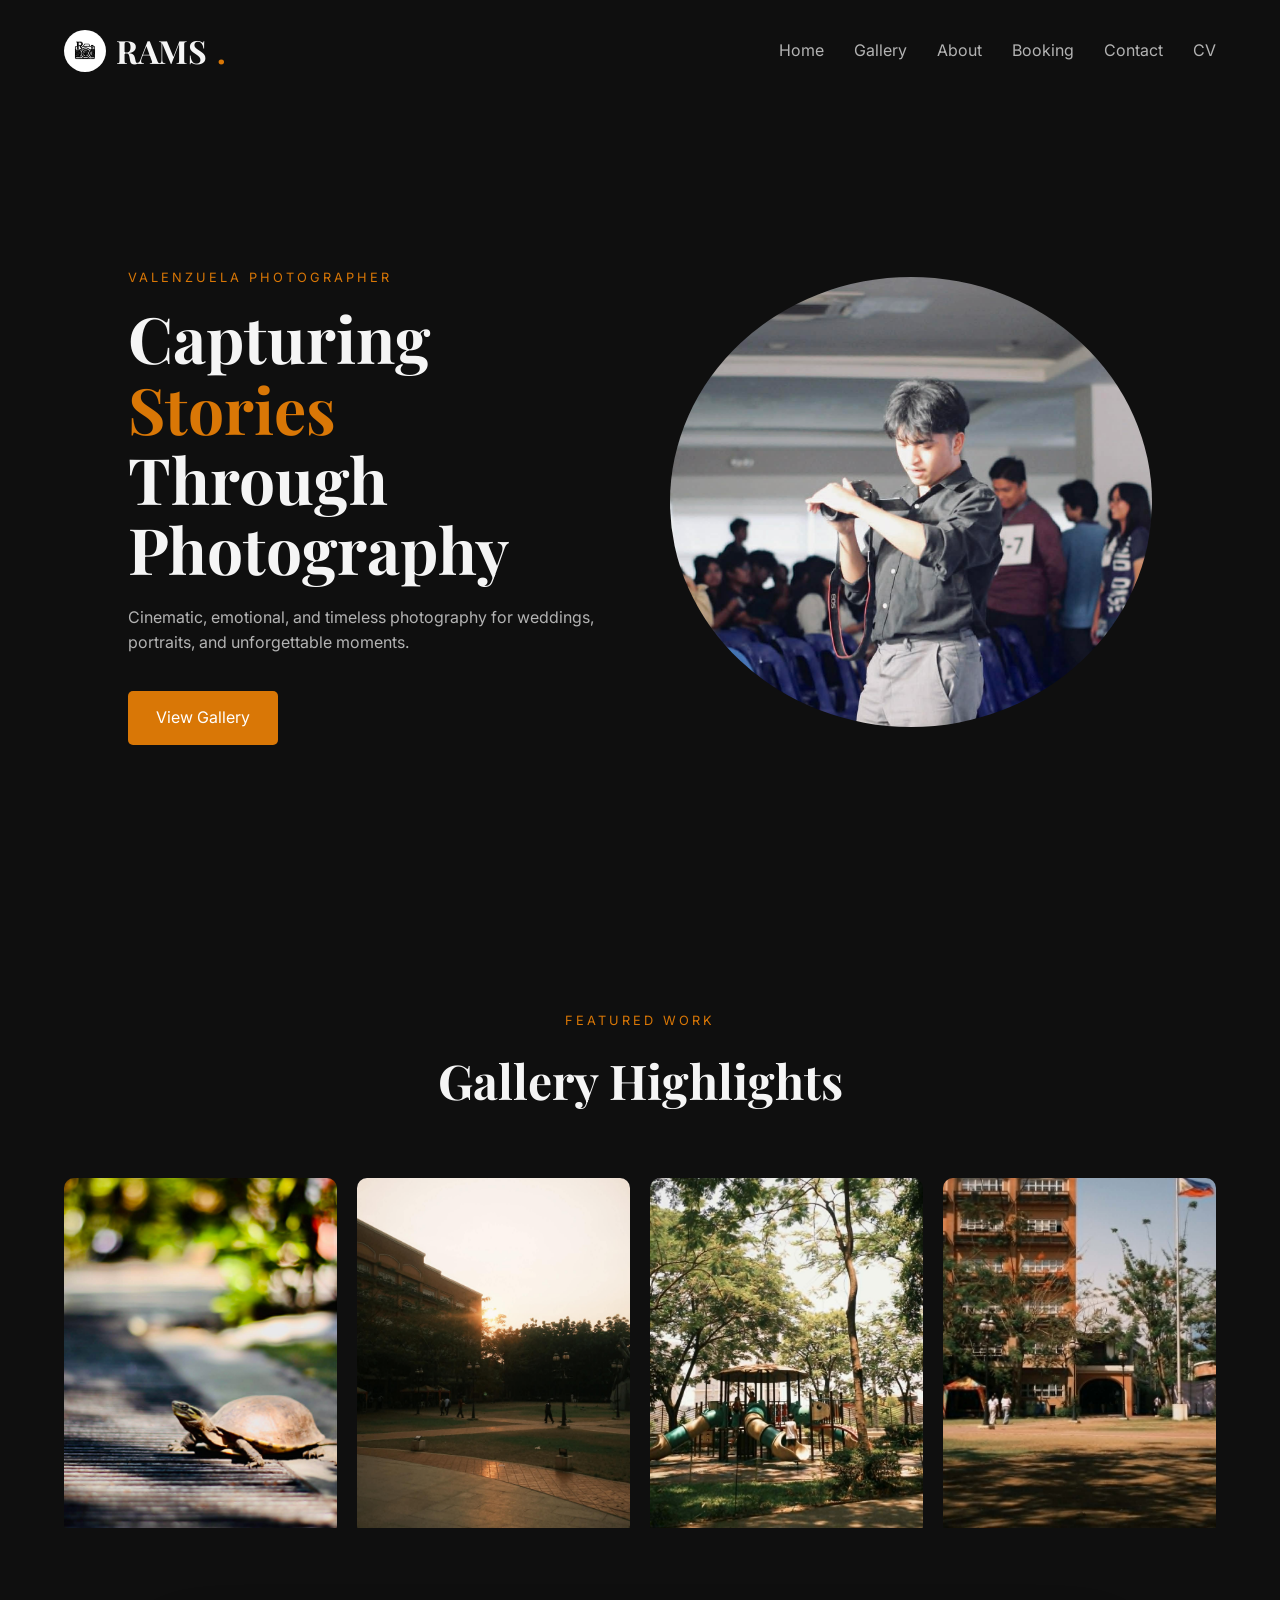
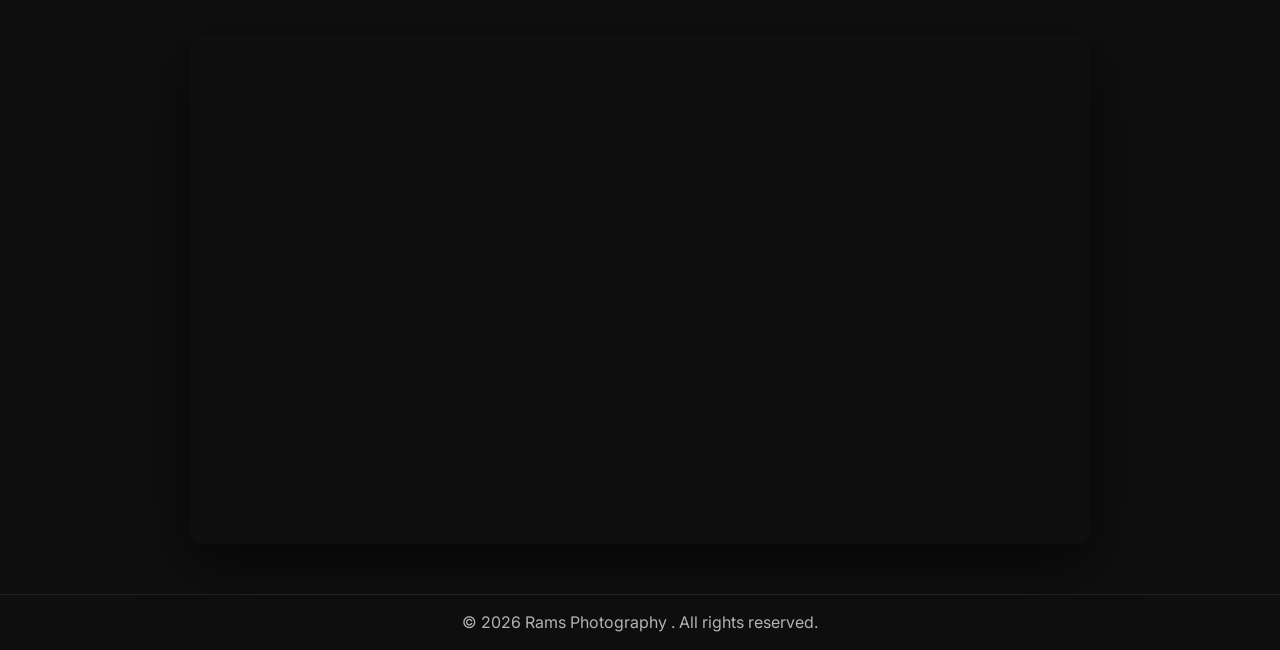
==== commit a7771c9e: "Fix HTML structure and add demo reel iframe" ====
--- a/index.html
+++ b/index.html
@@ -98,22 +98,17 @@
 </section>
 
 <!-- DEMO REEL -->
-<section>
-
-  <div class="section-title">
-    <p>BEHIND THE LENS</p>
-    <h3>Demo Reel</h3>
-  </div>
-
-  <video
-    class="reel-video"
-    src="images/Ram_DemoReel.mp4"
-    controls
-    preload="metadata"
-    poster="images/VPBszw7n.jpeg"
-  ></video>
-
-</section>
+<div class="reel-video">
+  <iframe
+    width="100%"
+    height="500"
+    src="https://www.youtube.com/embed/E6Be9G1GkHs"
+    title="Demo Reel"
+    frameborder="0"
+    allow="accelerometer; autoplay; clipboard-write; encrypted-media; gyroscope; picture-in-picture; web-share"
+    allowfullscreen>
+  </iframe>
+</div>
 
 <!-- FOOTER -->
 <footer>
@@ -148,4 +143,4 @@
 </script>
 
 </body>
-</html>+</html>
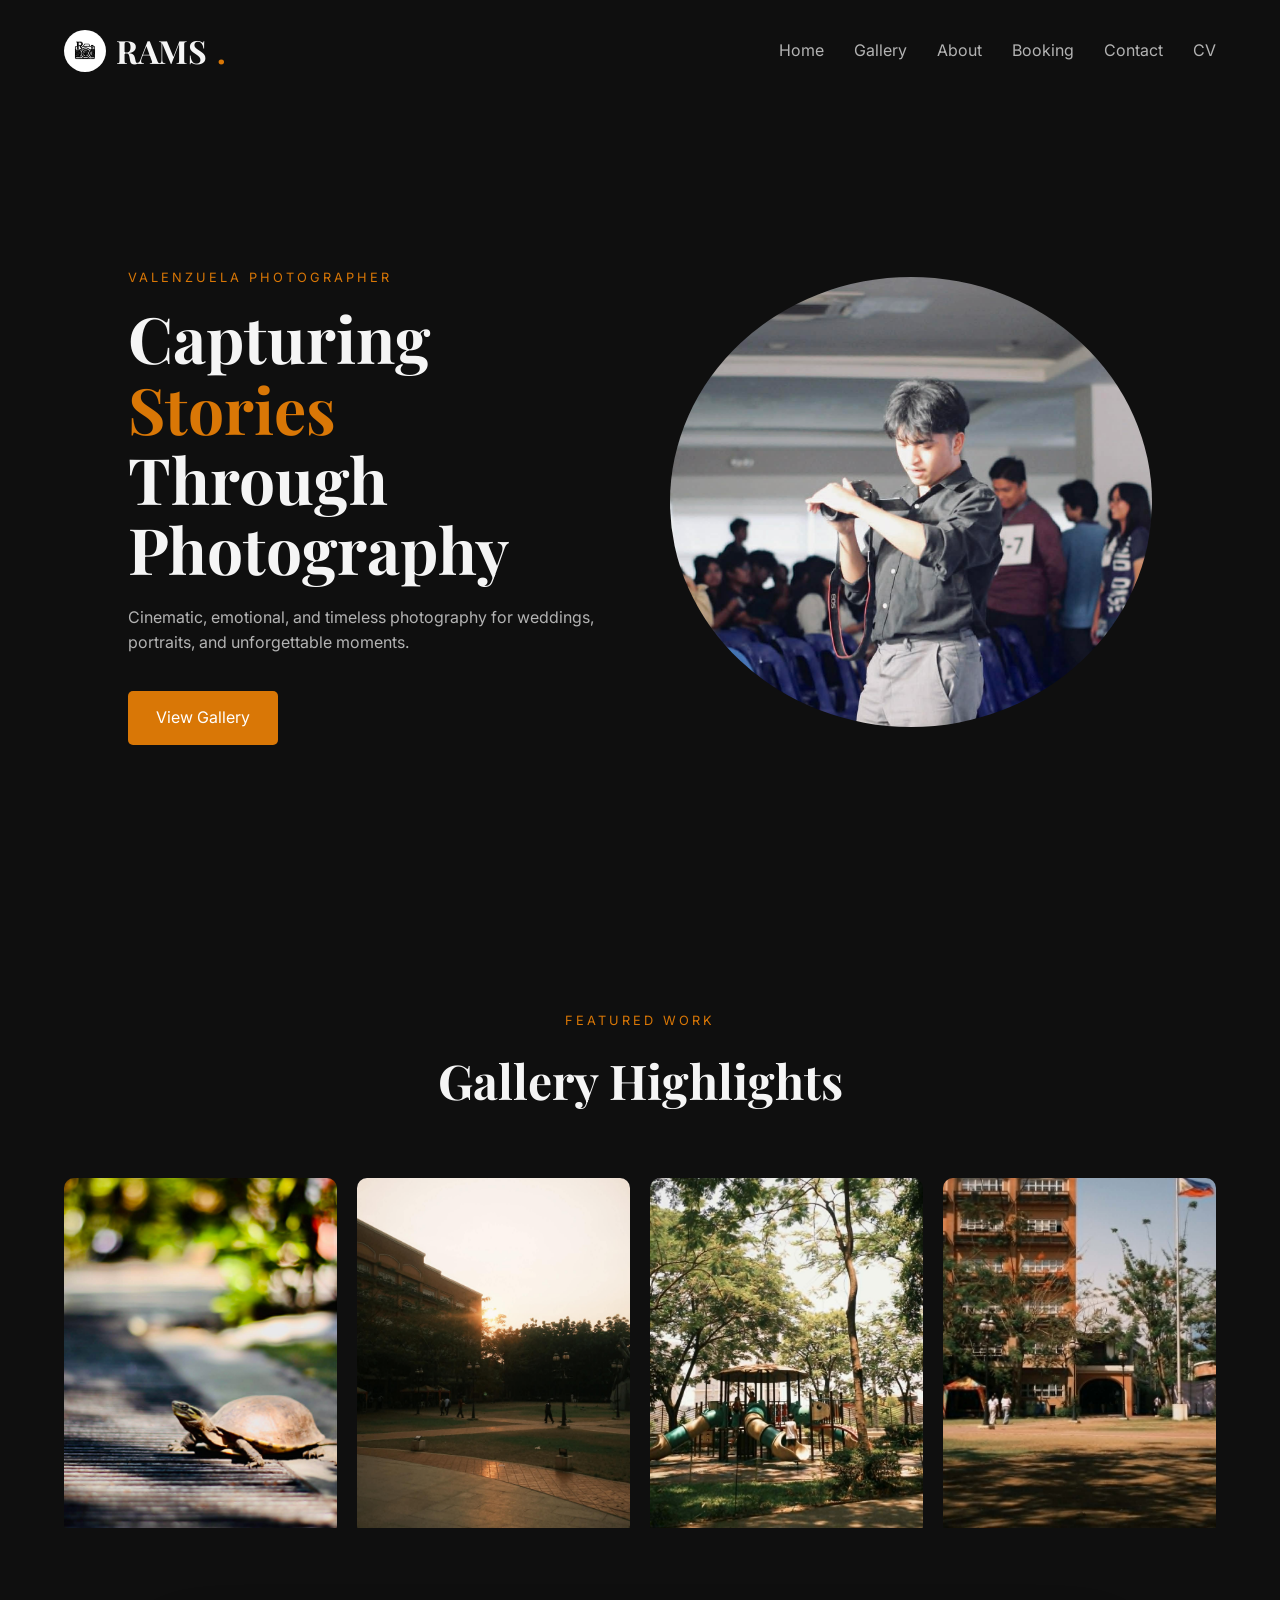
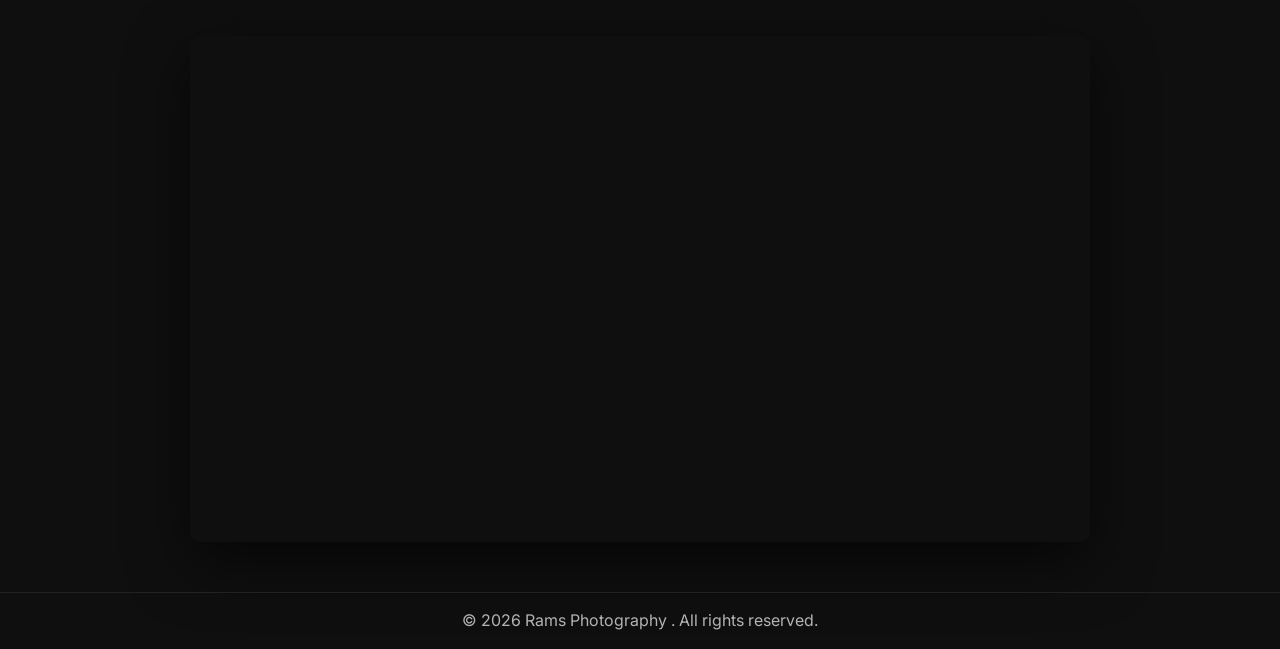
==== commit 6a99ed09: "Fix HTML encoding issues in index.html" ====
--- a/index.html
+++ b/index.html
@@ -100,8 +100,6 @@
 <!-- DEMO REEL -->
 <div class="reel-video">
   <iframe
-    width="100%"
-    height="500"
     src="https://www.youtube.com/embed/E6Be9G1GkHs"
     title="Demo Reel"
     frameborder="0"
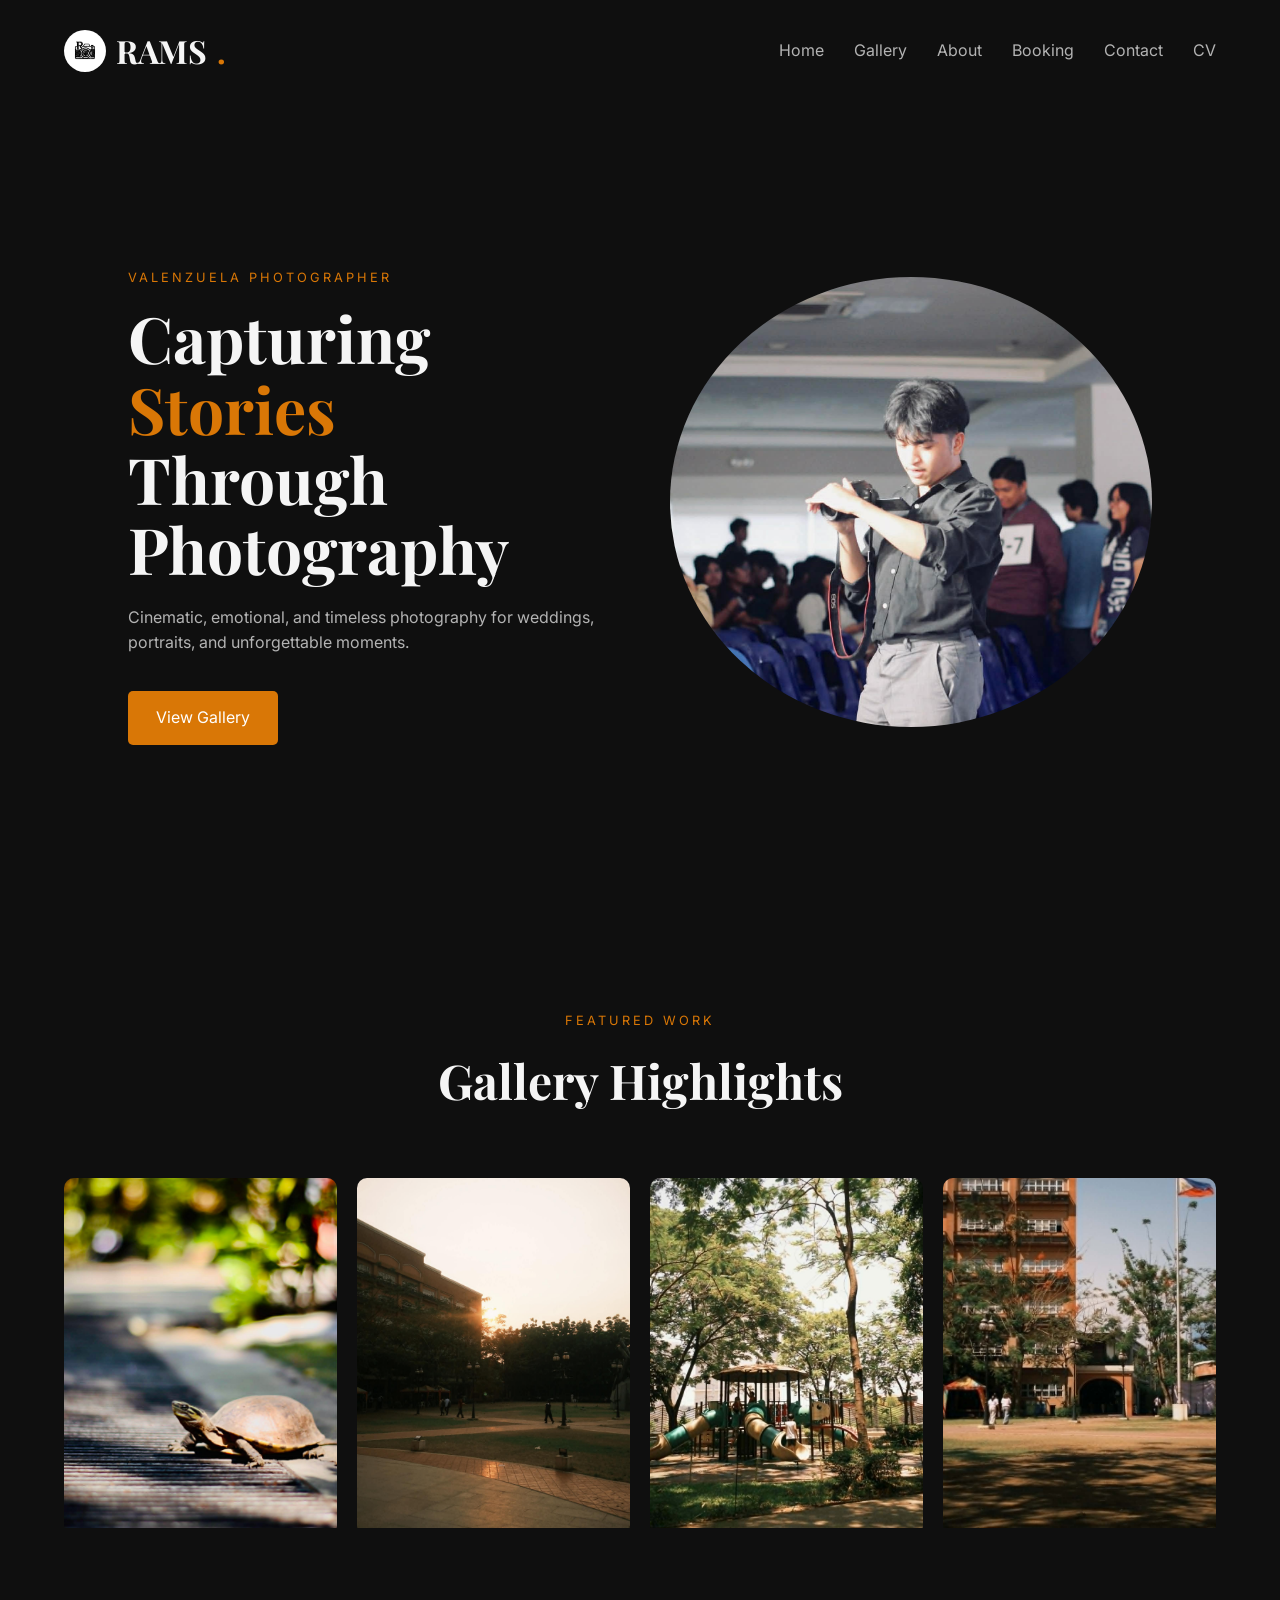
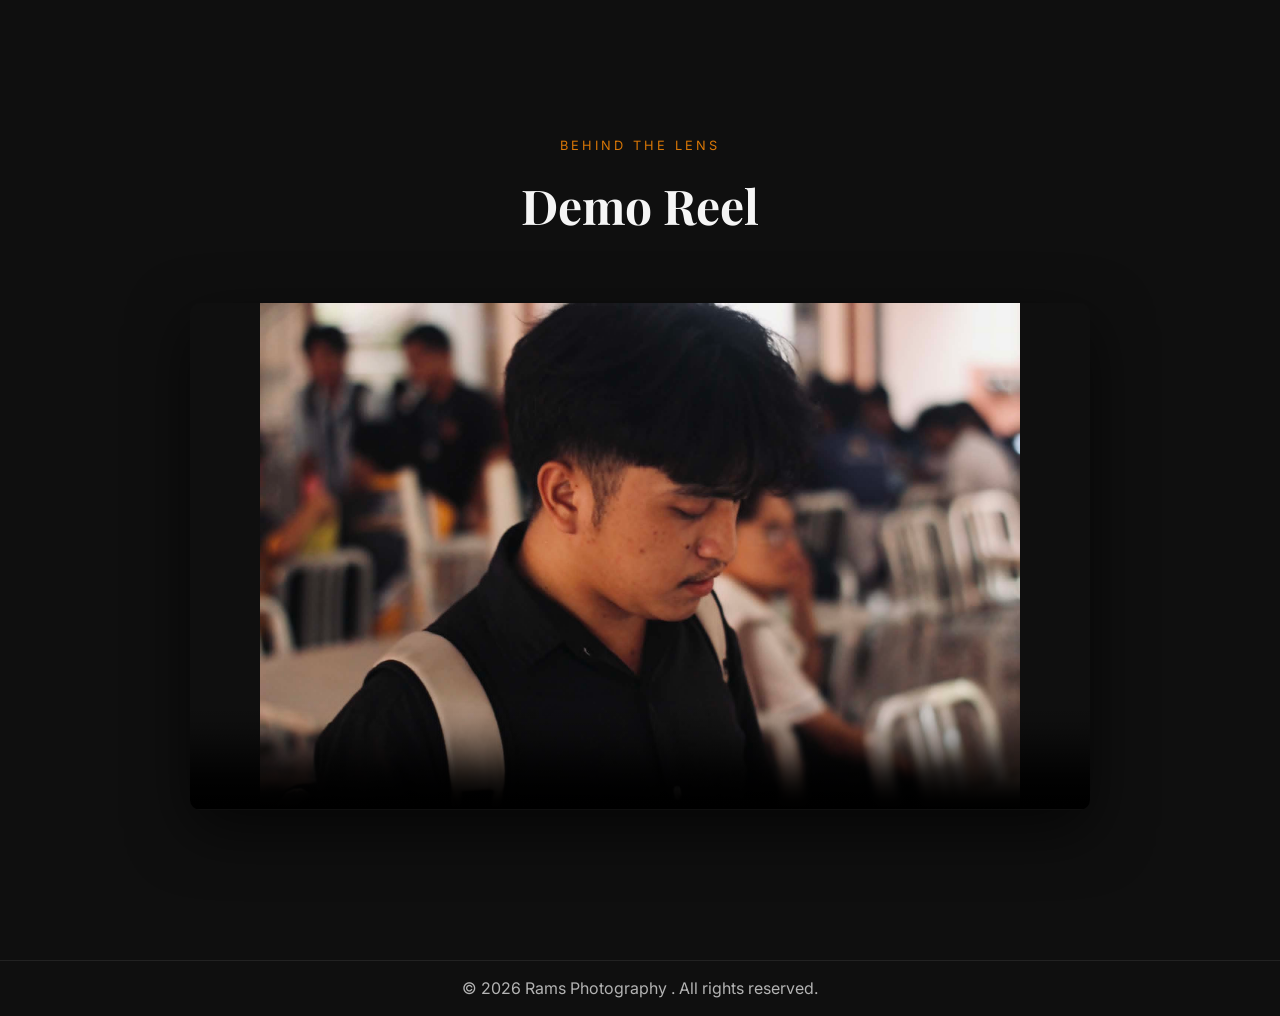
==== commit b144da30: "Update index.html" ====
--- a/index.html
+++ b/index.html
@@ -98,15 +98,22 @@
 </section>
 
 <!-- DEMO REEL -->
-<div class="reel-video">
-  <iframe
-    src="https://www.youtube.com/embed/E6Be9G1GkHs"
-    title="Demo Reel"
-    frameborder="0"
-    allow="accelerometer; autoplay; clipboard-write; encrypted-media; gyroscope; picture-in-picture; web-share"
-    allowfullscreen>
-  </iframe>
-</div>
+<section>
+
+  <div class="section-title">
+    <p>BEHIND THE LENS</p>
+    <h3>Demo Reel</h3>
+  </div>
+
+  <video
+    class="reel-video"
+    src="images/Ram_DemoReel.mp4"
+    controls
+    preload="metadata"
+    poster="images/VPBszw7n.jpeg"
+  ></video>
+
+</section>
 
 <!-- FOOTER -->
 <footer>
